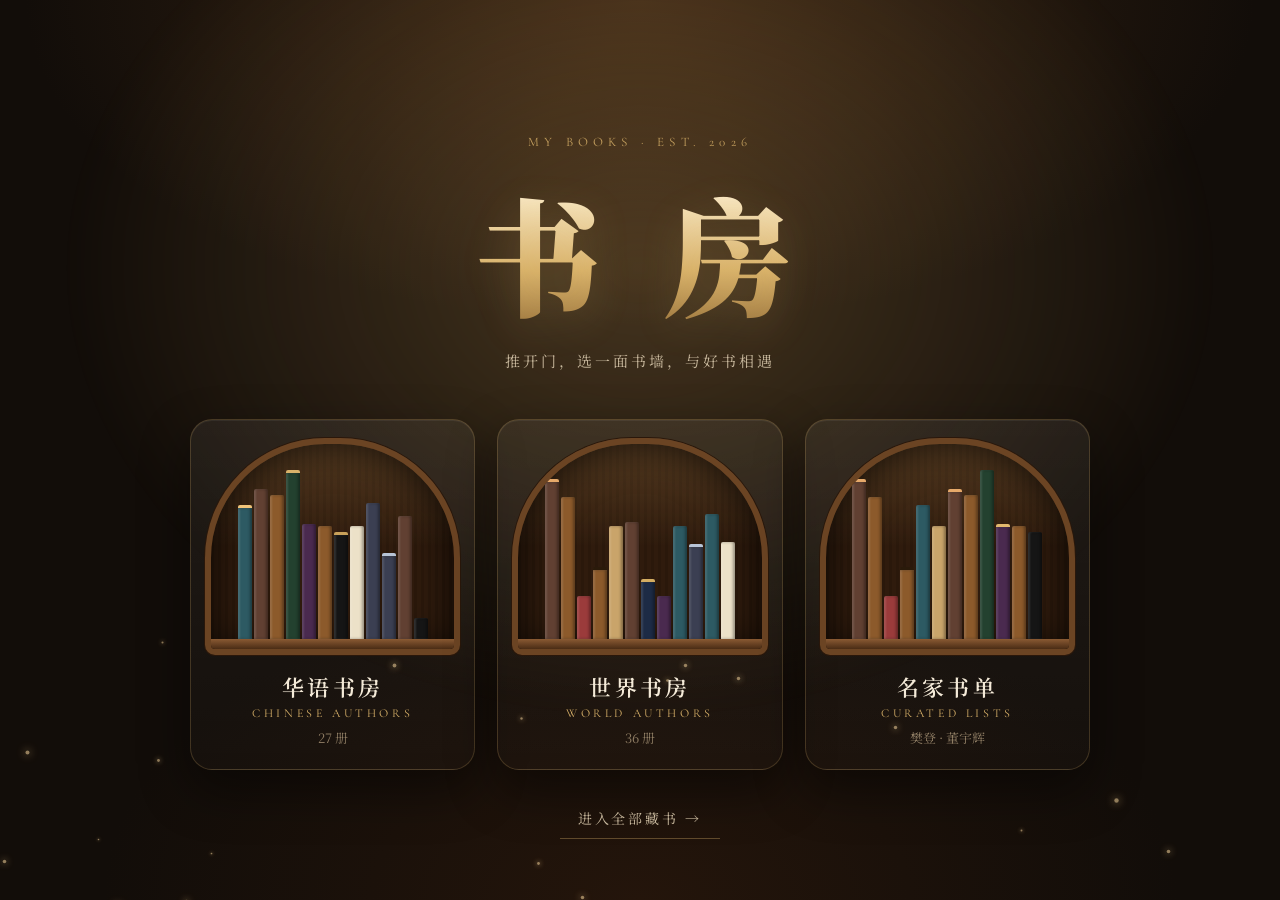
==== index.html @ 39b11d2c "Build MyBooks bookshelf app: splash, realistic bookcase, 3D book detail, curated lists Co-Authored-B" ====
<!doctype html>
<html lang="zh-CN">
<head>
  <meta charset="utf-8" />
  <meta name="viewport" content="width=device-width, initial-scale=1, viewport-fit=cover" />
  <meta name="theme-color" content="#120d09" />
  <meta name="apple-mobile-web-app-capable" content="yes" />
  <meta name="apple-mobile-web-app-status-bar-style" content="black-translucent" />
  <title>MyBooks · 书房</title>
  <link rel="icon" href="icon.svg" type="image/svg+xml" />
  <link rel="apple-touch-icon" href="icon.svg" />
  <link rel="manifest" href="manifest.webmanifest" />
  <link rel="preconnect" href="https://fonts.googleapis.com" />
  <link rel="preconnect" href="https://fonts.gstatic.com" crossorigin />
  <link href="https://fonts.googleapis.com/css2?family=Cormorant+Garamond:ital,wght@0,500;0,600;1,500&family=Noto+Serif+SC:wght@400;600;900&display=swap" rel="stylesheet" />
  <link rel="stylesheet" href="css/style.css" />
</head>
<body>
  <!-- ========== 开场：选择书房 ========== -->
  <section id="splash" class="splash">
    <div class="splash-glow"></div>
    <div class="dust" aria-hidden="true"></div>
    <div class="splash-inner">
      <p class="eyebrow">MY&nbsp;BOOKS · EST. 2026</p>
      <h1 class="splash-title">书&nbsp;房</h1>
      <p class="splash-sub">推开门，选一面书墙，与好书相遇</p>

      <div class="doors">
        <button class="door" data-enter="cn">
          <span class="door-arch"><span class="door-spines" data-mini="cn"></span></span>
          <span class="door-name">华语书房</span>
          <span class="door-en">CHINESE AUTHORS</span>
          <span class="door-count" data-count="cn"></span>
        </button>
        <button class="door" data-enter="world">
          <span class="door-arch"><span class="door-spines" data-mini="world"></span></span>
          <span class="door-name">世界书房</span>
          <span class="door-en">WORLD AUTHORS</span>
          <span class="door-count" data-count="world"></span>
        </button>
        <button class="door" data-enter="lists">
          <span class="door-arch"><span class="door-spines" data-mini="lists"></span></span>
          <span class="door-name">名家书单</span>
          <span class="door-en">CURATED LISTS</span>
          <span class="door-count">樊登 · 董宇辉</span>
        </button>
      </div>
      <button class="enter-all" data-enter="all">进入全部藏书 →</button>
    </div>
  </section>

  <!-- ========== 主界面 ========== -->
  <div id="app" class="app" hidden>
    <header class="topbar">
      <button class="brand" id="homeBtn" title="回到门厅">
        <span class="brand-mark">书</span>
        <span class="brand-text">MyBooks<small>书房</small></span>
      </button>
      <label class="search">
        <svg viewBox="0 0 24 24" aria-hidden="true"><circle cx="11" cy="11" r="7"/><path d="m20 20-3.5-3.5"/></svg>
        <input id="searchInput" type="search" placeholder="搜索书名、作者…" autocomplete="off" />
      </label>
      <button class="ghost-btn" id="randomBtn" title="随机抽一本">
        <svg viewBox="0 0 24 24" aria-hidden="true"><rect x="3" y="3" width="18" height="18" rx="4"/><circle cx="8.5" cy="8.5" r="1.3"/><circle cx="15.5" cy="15.5" r="1.3"/><circle cx="12" cy="12" r="1.3"/></svg>
        <span>随机一本</span>
      </button>
    </header>

    <nav class="tabs" id="tabs"></nav>

    <section class="hero" id="hero"></section>

    <main class="room">
      <div class="bookcase" id="bookcase"></div>
    </main>

    <footer class="foot">藏书 <b id="totalCount"></b> 册 · 书目推荐整理自公开信息，仅供参考</footer>
  </div>

  <!-- ========== 书籍详情 ========== -->
  <div class="detail" id="detail" hidden>
    <div class="detail-backdrop" data-close></div>
    <article class="detail-card" role="dialog" aria-modal="true">
      <button class="close-btn" data-close aria-label="关闭">×</button>
      <div class="stage" id="stage">
        <div class="book3d" id="book3d"></div>
        <p class="stage-hint">拖动可旋转</p>
      </div>
      <div class="info" id="info"></div>
    </article>
  </div>

  <script src="js/data.js"></script>
  <script src="js/app.js"></script>
</body>
</html>
---- css/style.css ----
/* =========================================================
   MyBooks · 书房 —— 暗色书房主题
   ========================================================= */
:root {
  --ink: #120d09;
  --ink-2: #1b140e;
  --paper: #f4ead8;
  --paper-dim: #c9b99e;
  --muted: #8f7d64;
  --gold: #d9b26a;
  --gold-2: #f3d79b;
  --wood-1: #7a4d2a;
  --wood-2: #5a361b;
  --wood-3: #3a220f;
  --wood-dark: #24150a;
  --red: #b5452f;
  --serif: "Noto Serif SC", "Songti SC", "STSong", "SimSun", serif;
  --latin: "Cormorant Garamond", "Times New Roman", serif;
  --shelf-h: 210px;
  --radius: 18px;
}

* { box-sizing: border-box; margin: 0; padding: 0; }
html, body { height: 100%; }
body {
  background: var(--ink);
  color: var(--paper);
  font-family: var(--serif);
  -webkit-font-smoothing: antialiased;
  overflow-x: hidden;
}
button { font: inherit; color: inherit; background: none; border: 0; cursor: pointer; }
[hidden] { display: none !important; }

/* ---------------- 开场 ---------------- */
.splash {
  position: fixed; inset: 0; z-index: 50;
  display: grid; place-items: center;
  background:
    radial-gradient(ellipse 80% 60% at 50% 0%, #3a2614 0%, transparent 60%),
    radial-gradient(ellipse 60% 50% at 50% 100%, #24150b 0%, transparent 70%),
    var(--ink);
  overflow: hidden;
  transition: opacity .8s ease, transform .8s ease;
}
.splash.leaving { opacity: 0; transform: scale(1.08); pointer-events: none; }
.splash-glow {
  position: absolute; top: -20vh; left: 50%; width: 90vmax; height: 70vmax;
  transform: translateX(-50%);
  background: radial-gradient(closest-side, rgba(255, 196, 110, .22), transparent);
  filter: blur(10px);
  animation: breathe 6s ease-in-out infinite;
}
@keyframes breathe { 50% { opacity: .65; } }
.dust span {
  position: absolute; width: 3px; height: 3px; border-radius: 50%;
  background: rgba(255, 220, 160, .55);
  box-shadow: 0 0 6px rgba(255, 210, 140, .8);
  animation: float linear infinite;
}
@keyframes float {
  from { transform: translate(0, 0); opacity: 0; }
  15% { opacity: 1; } 85% { opacity: .8; }
  to { transform: translate(40px, -60vh); opacity: 0; }
}
.splash-inner {
  position: relative; text-align: center; padding: 24px 16px;
  width: min(1040px, 100%);
}
.eyebrow { font-family: var(--latin); letter-spacing: .4em; font-size: 13px; color: var(--gold); opacity: .85; }
.splash-title {
  font-size: clamp(64px, 12vw, 128px); font-weight: 900; letter-spacing: .12em;
  margin: 10px 0 6px;
  background: linear-gradient(180deg, #fff3d6 10%, #d9b26a 60%, #8a6431);
  -webkit-background-clip: text; background-clip: text; color: transparent;
  text-shadow: 0 10px 40px rgba(217, 178, 106, .2);
  animation: rise 1s cubic-bezier(.2, .8, .2, 1) both;
}
.splash-sub { color: var(--paper-dim); letter-spacing: .2em; font-size: 15px; animation: rise 1s .15s both; }
@keyframes rise { from { opacity: 0; transform: translateY(24px); } }

.doors {
  display: grid; grid-template-columns: repeat(3, 1fr); gap: 22px;
  margin: 48px auto 28px; max-width: 900px;
}
.door {
  position: relative; display: flex; flex-direction: column; align-items: center;
  padding: 18px 14px 22px; border-radius: 22px;
  background: linear-gradient(180deg, rgba(255,255,255,.06), rgba(255,255,255,.015));
  border: 1px solid rgba(217, 178, 106, .22);
  box-shadow: 0 20px 50px rgba(0,0,0,.45), inset 0 1px 0 rgba(255,255,255,.06);
  transition: transform .45s cubic-bezier(.2,.8,.2,1), border-color .3s, box-shadow .45s;
  animation: rise .9s both;
}
.door:nth-child(2) { animation-delay: .1s; } .door:nth-child(3) { animation-delay: .2s; }
.door:hover, .door:focus-visible {
  transform: translateY(-8px);
  border-color: rgba(243, 215, 155, .6);
  box-shadow: 0 30px 70px rgba(0,0,0,.55), 0 0 60px rgba(217,178,106,.18);
  outline: none;
}
.door-arch {
  width: 100%; aspect-ratio: 4 / 3.4; border-radius: 120px 120px 10px 10px;
  background:
    linear-gradient(180deg, rgba(255,200,120,.18), transparent 50%),
    repeating-linear-gradient(90deg, #2a180b 0 3px, #2f1b0d 3px 7px);
  border: 6px solid #6b4423;
  box-shadow: inset 0 0 40px rgba(0,0,0,.8), 0 0 0 1px #2a170a;
  display: flex; align-items: flex-end; justify-content: center;
  padding: 0 10px; overflow: hidden; position: relative;
}
.door-arch::after { /* 木隔板 */
  content: ""; position: absolute; left: 0; right: 0; bottom: 0; height: 10px;
  background: linear-gradient(#8a5a33, #4a2c15);
}
.door-spines { display: flex; align-items: flex-end; gap: 2px; padding-bottom: 10px; height: 100%; }
.door-spines i {
  display: block; width: 14px; border-radius: 2px 2px 0 0;
  box-shadow: inset -2px 0 3px rgba(0,0,0,.35), inset 2px 0 2px rgba(255,255,255,.12);
}
.door-name { margin-top: 16px; font-size: 22px; font-weight: 600; letter-spacing: .15em; }
.door-en { font-family: var(--latin); font-size: 12px; letter-spacing: .3em; color: var(--gold); margin-top: 4px; }
.door-count { font-size: 13px; color: var(--muted); margin-top: 8px; }
.enter-all {
  color: var(--paper-dim); letter-spacing: .2em; font-size: 14px; padding: 10px 18px;
  border-bottom: 1px solid rgba(217,178,106,.35); transition: color .3s;
  animation: rise 1s .35s both;
}
.enter-all:hover { color: var(--gold-2); }

/* ---------------- 顶栏 ---------------- */
.app { min-height: 100vh; animation: fadeIn .8s ease both; }
@keyframes fadeIn { from { opacity: 0; } }
.topbar {
  position: sticky; top: 0; z-index: 20;
  display: flex; align-items: center; gap: 14px;
  padding: calc(12px + env(safe-area-inset-top)) 24px 12px;
  background: rgba(18, 13, 9, .72);
  backdrop-filter: blur(18px) saturate(1.4); -webkit-backdrop-filter: blur(18px) saturate(1.4);
  border-bottom: 1px solid rgba(217,178,106,.12);
}
.brand { display: flex; align-items: center; gap: 10px; }
.brand-mark {
  width: 38px; height: 38px; border-radius: 11px; display: grid; place-items: center;
  font-weight: 900; color: #2a1a0a; font-size: 20px;
  background: linear-gradient(145deg, #f6dea6, #b8873f);
  box-shadow: 0 4px 14px rgba(217,178,106,.35), inset 0 1px 0 rgba(255,255,255,.6);
}
.brand-text { font-family: var(--latin); font-size: 22px; font-weight: 600; line-height: 1; text-align: left; }
.brand-text small { display: block; font-family: var(--serif); font-size: 11px; color: var(--muted); letter-spacing: .3em; margin-top: 3px; }
.search {
  flex: 1; max-width: 420px; margin-left: auto;
  display: flex; align-items: center; gap: 8px;
  padding: 0 14px; height: 40px; border-radius: 999px;
  background: rgba(255,255,255,.06); border: 1px solid rgba(255,255,255,.08);
  transition: border-color .3s, background .3s;
}
.search:focus-within { border-color: rgba(217,178,106,.5); background: rgba(255,255,255,.09); }
.search svg, .ghost-btn svg { width: 18px; height: 18px; fill: none; stroke: currentColor; stroke-width: 2; stroke-linecap: round; flex: none; }
.search svg { color: var(--muted); }
.search input {
  flex: 1; min-width: 0; background: none; border: 0; outline: none;
  color: var(--paper); font: inherit; font-size: 14px;
}
.search input::placeholder { color: var(--muted); }
.ghost-btn {
  display: flex; align-items: center; gap: 6px; height: 40px; padding: 0 16px; border-radius: 999px;
  font-size: 14px; color: #2a1a0a; font-weight: 600;
  background: linear-gradient(145deg, #f3d79b, #c4954b);
  box-shadow: 0 6px 18px rgba(217,178,106,.25);
  transition: transform .2s, box-shadow .3s;
}
.ghost-btn:hover { transform: translateY(-1px); box-shadow: 0 10px 26px rgba(217,178,106,.4); }
.ghost-btn:active { transform: scale(.96); }

/* ---------------- 分类标签 ---------------- */
.tabs {
  display: flex; gap: 8px; overflow-x: auto; scrollbar-width: none;
  padding: 18px 24px 4px; max-width: 1280px; margin: 0 auto;
}
.tabs::-webkit-scrollbar { display: none; }
.tab {
  flex: none; padding: 9px 18px; border-radius: 999px; font-size: 14px; letter-spacing: .05em;
  color: var(--paper-dim); background: rgba(255,255,255,.04); border: 1px solid rgba(255,255,255,.07);
  transition: all .3s;
}
.tab:hover { color: var(--paper); border-color: rgba(217,178,106,.3); }
.tab.active {
  color: #2a1a0a; font-weight: 600;
  background: linear-gradient(145deg, #f3d79b, #c4954b); border-color: transparent;
  box-shadow: 0 6px 20px rgba(217,178,106,.28);
}
.tab .n { opacity: .6; margin-left: 4px; font-size: 12px; }

/* ---------------- Hero ---------------- */
.hero {
  max-width: 1280px; margin: 0 auto; padding: 22px 24px 8px;
  display: flex; align-items: flex-end; justify-content: space-between; gap: 16px; flex-wrap: wrap;
}
.hero h2 { font-size: clamp(28px, 4vw, 42px); font-weight: 900; letter-spacing: .08em; }
.hero h2 em { font-family: var(--latin); font-style: italic; font-weight: 500; color: var(--gold); font-size: .55em; letter-spacing: .1em; margin-left: 12px; }
.hero p { color: var(--paper-dim); margin-top: 6px; font-size: 14px; letter-spacing: .05em; }
.hero .stat { font-family: var(--latin); color: var(--gold); font-size: 15px; letter-spacing: .2em; }
.hero .stat b { font-size: 34px; font-weight: 600; margin-right: 4px; }

/* ---------------- 书柜 ---------------- */
.room { padding: 12px 24px 40px; max-width: 1280px; margin: 0 auto; }
.bookcase {
  position: relative;
  padding: 26px 26px 18px;
  border-radius: 10px;
  background:
    linear-gradient(90deg, rgba(0,0,0,.55), transparent 4%, transparent 96%, rgba(0,0,0,.55)),
    repeating-linear-gradient(92deg, rgba(255,255,255,.012) 0 2px, transparent 2px 9px),
    linear-gradient(180deg, #2c1a0c, #1f1208);
  box-shadow:
    0 0 0 14px var(--wood-2),
    0 0 0 15px #2a170a,
    0 0 0 16px rgba(255,220,170,.06),
    0 40px 80px rgba(0,0,0,.6);
  margin: 14px;
}
.bookcase::before { /* 顶部暖光 */
  content: ""; position: absolute; inset: 0; pointer-events: none; border-radius: inherit;
  background: radial-gradient(ellipse 70% 40% at 50% 0%, rgba(255,190,110,.14), transparent 70%);
}
.group { position: relative; }
.plate {
  position: relative; z-index: 2;
  display: inline-flex; align-items: baseline; gap: 10px;
  margin: 6px 0 14px 4px; padding: 6px 16px 5px;
  border-radius: 4px;
  background: linear-gradient(180deg, #f1d595, #b98a44 55%, #9c7034);
  color: #2b1906; font-size: 14px; font-weight: 600; letter-spacing: .2em;
  box-shadow: 0 3px 8px rgba(0,0,0,.5), inset 0 1px 0 rgba(255,255,255,.6), inset 0 -1px 0 rgba(0,0,0,.25);
}
.plate::before, .plate::after { /* 铆钉 */
  content: ""; width: 5px; height: 5px; border-radius: 50%;
  background: radial-gradient(circle at 35% 35%, #fff2c8, #7a5523);
  align-self: center;
}
.plate small { font-family: var(--latin); font-size: 11px; letter-spacing: .25em; opacity: .7; }

.shelf { position: relative; margin-bottom: 30px; }
.shelf-books {
  position: relative; height: var(--shelf-h);
  display: flex; align-items: flex-end; gap: 2px;
  padding: 0 6px;
}
.plank {
  position: relative; height: 18px; margin: 0 -26px;
  background: linear-gradient(180deg, #a26c3f 0%, #7a4d2a 18%, #5a361b 70%, #3c230f 100%);
  box-shadow: 0 14px 22px rgba(0,0,0,.55), inset 0 1px 0 rgba(255,220,170,.35);
}
.plank::after { /* 木纹 */
  content: ""; position: absolute; inset: 0;
  background: repeating-linear-gradient(90deg, rgba(0,0,0,.06) 0 1px, transparent 1px 23px, rgba(255,255,255,.03) 23px 24px, transparent 24px 61px);
}
.shelf-books::after { /* 书本在隔板上的投影 */
  content: ""; position: absolute; left: 0; right: 0; bottom: 0; height: 14px; pointer-events: none;
  background: linear-gradient(0deg, rgba(0,0,0,.45), transparent);
}

/* ---------------- 书脊 ---------------- */
.spine {
  --bg: #6b2b22; --fg: #f6e7c8; --ac: #d9b26a;
  position: relative; flex: none; cursor: pointer;
  width: var(--w); height: var(--h);
  border-radius: 3px 3px 1px 1px;
  background:
    linear-gradient(90deg, rgba(0,0,0,.38) 0%, rgba(255,255,255,.14) 18%, rgba(255,255,255,.04) 40%, rgba(0,0,0,.08) 70%, rgba(0,0,0,.42) 100%),
    var(--bg);
  color: var(--fg);
  box-shadow: 0 0 0 .5px rgba(0,0,0,.4), 2px 0 4px rgba(0,0,0,.3);
  display: flex; flex-direction: column; align-items: center;
  padding: 12px 0 10px;
  transform-origin: bottom center;
  transition: transform .35s cubic-bezier(.2,.8,.2,1), filter .3s, box-shadow .35s;
  will-change: transform;
}
.spine:hover, .spine:focus-visible {
  transform: translateY(-16px);
  filter: brightness(1.12);
  box-shadow: 0 0 0 .5px rgba(0,0,0,.4), 0 18px 30px rgba(0,0,0,.55), 0 0 24px rgba(255,200,120,.18);
  z-index: 3; outline: none;
}
.spine.lean { transform: rotate(var(--lean)); transform-origin: bottom left; }
.spine.lean:hover { transform: rotate(var(--lean)) translateY(-12px); }
.spine.pulse { animation: pulse 1.2s ease 2; }
@keyframes pulse { 50% { transform: translateY(-22px); filter: brightness(1.3); box-shadow: 0 0 40px rgba(255,210,140,.6); } }

.spine .s-title {
  writing-mode: vertical-rl; text-orientation: upright;
  font-weight: 600; letter-spacing: .12em; line-height: 1;
  font-size: var(--fs, 14px);
  flex: 1; overflow: hidden; display: flex; align-items: center;
  text-shadow: 0 1px 1px rgba(0,0,0,.35);
  white-space: nowrap;
}
.spine .s-author {
  writing-mode: vertical-rl; text-orientation: upright; font-size: 9px; letter-spacing: .1em; opacity: .75;
  max-height: 32%; overflow: hidden; white-space: nowrap; margin-top: 6px;
}
/* 书脊装饰样式 */
.spine.sp-0::before, .spine.sp-0::after { /* 上下烫金线 */
  content: ""; position: absolute; left: 3px; right: 3px; height: 2px; background: var(--ac); opacity: .9;
  box-shadow: 0 4px 0 var(--ac);
}
.spine.sp-0::before { top: 6px; } .spine.sp-0::after { bottom: 10px; }
.spine.sp-1::before { /* 顶部色块 */
  content: ""; position: absolute; left: 0; right: 0; top: 0; height: 22%;
  background: var(--ac); opacity: .9; border-radius: 3px 3px 0 0;
}
.spine.sp-1 .s-title { padding-top: calc(var(--h) * .22 - 4px); }
.spine.sp-2::before { /* 书签标贴 */
  content: ""; position: absolute; left: 18%; right: 18%; top: 14%; bottom: 30%;
  border: 1px solid var(--ac); opacity: .55; border-radius: 2px;
}
.spine.sp-3::after { /* 底部圆点 */
  content: ""; position: absolute; bottom: 8px; left: 50%; width: 6px; height: 6px; margin-left: -3px;
  border-radius: 50%; background: var(--ac);
}
.spine.sp-3 .s-author { margin-bottom: 10px; }
.spine.sp-4 { background:
  linear-gradient(90deg, rgba(0,0,0,.38) 0%, rgba(255,255,255,.14) 18%, rgba(255,255,255,.04) 40%, rgba(0,0,0,.08) 70%, rgba(0,0,0,.42) 100%),
  linear-gradient(180deg, var(--bg) 0 62%, var(--ac) 62% 64%, var(--bg) 64%); }

/* 摆件 */
.decor { flex: none; align-self: flex-end; position: relative; }
.bookend { width: 14px; height: 70px; border-radius: 2px 2px 0 0;
  background: linear-gradient(90deg, #8b8b8b, #e6e6e6 40%, #7a7a7a);
  box-shadow: 0 0 0 1px rgba(0,0,0,.4), 4px 0 8px rgba(0,0,0,.35);
}
.bookend::after { content: ""; position: absolute; bottom: 0; left: -22px; width: 36px; height: 4px; background: linear-gradient(#bbb, #666); }
.stack { width: 96px; display: flex; flex-direction: column; align-items: center; }
.stack i { display: block; height: 15px; border-radius: 2px; box-shadow: inset 0 -2px 0 rgba(0,0,0,.25), inset 0 2px 0 rgba(255,255,255,.12), 0 1px 1px rgba(0,0,0,.4); }
.plant { width: 64px; height: 110px; }
.plant .pot { position: absolute; bottom: 0; left: 12px; width: 40px; height: 38px; border-radius: 4px 4px 12px 12px;
  background: linear-gradient(90deg, #6e3f2a, #b8735a 45%, #6e3f2a); }
.plant .leaf { position: absolute; bottom: 30px; left: 30px; width: 14px; height: 52px; border-radius: 100% 0;
  background: linear-gradient(#5f9a62, #2f5e34); transform-origin: bottom left; }
.plant .leaf:nth-child(2) { transform: rotate(-35deg); }
.plant .leaf:nth-child(3) { transform: rotate(30deg) scale(.9); }
.plant .leaf:nth-child(4) { transform: rotate(-70deg) scale(.8); }
.plant .leaf:nth-child(5) { transform: rotate(65deg) scale(.75); }
.globe { width: 70px; height: 100px; }
.globe .ball { position: absolute; bottom: 26px; left: 8px; width: 54px; height: 54px; border-radius: 50%;
  background: radial-gradient(circle at 35% 30%, #9dc3c4, #3c6f74 55%, #1d3c40);
  box-shadow: inset -6px -6px 12px rgba(0,0,0,.35); }
.globe .ball::after { content: ""; position: absolute; inset: 12px 8px 16px 16px; border-radius: 40% 60% 50% 50%; background: rgba(214,190,120,.6); }
.globe .arc { position: absolute; bottom: 20px; left: 2px; width: 66px; height: 66px; border-radius: 50%; border: 3px solid #c39a52; border-color: #c39a52 transparent transparent #c39a52; transform: rotate(-20deg); }
.globe .base { position: absolute; bottom: 0; left: 20px; width: 30px; height: 22px; background: linear-gradient(90deg, #7a5523, #e1bd73, #7a5523); clip-path: polygon(40% 0, 60% 0, 100% 100%, 0 100%); }

.empty { text-align: center; padding: 80px 20px; color: var(--muted); letter-spacing: .1em; }
.empty b { display: block; font-size: 22px; color: var(--paper-dim); margin-bottom: 8px; }

.foot { text-align: center; color: var(--muted); font-size: 12px; padding: 10px 16px calc(30px + env(safe-area-inset-bottom)); letter-spacing: .1em; }
.foot b { color: var(--gold); font-family: var(--latin); font-size: 15px; }

/* ---------------- 详情 ---------------- */
.detail { position: fixed; inset: 0; z-index: 60; display: grid; place-items: center; padding: 20px; }
.detail-backdrop {
  position: absolute; inset: 0; background: rgba(8, 5, 3, .7);
  backdrop-filter: blur(14px); -webkit-backdrop-filter: blur(14px);
  animation: fadeIn .4s ease both;
}
.detail.closing .detail-backdrop { animation: fadeOut .35s ease both; }
.detail.closing .detail-card { animation: cardOut .35s ease both; }
@keyframes fadeOut { to { opacity: 0; } }
@keyframes cardOut { to { opacity: 0; transform: translateY(30px) scale(.97); } }
.detail-card {
  position: relative; width: min(1000px, 100%); max-height: calc(100vh - 40px);
  display: grid; grid-template-columns: 400px minmax(0, 1fr); overflow: hidden;
  border-radius: 26px;
  background:
    radial-gradient(ellipse 60% 60% at 20% 30%, color-mix(in srgb, var(--bg, #6b2b22) 55%, transparent), transparent 70%),
    linear-gradient(160deg, #23180f, #140e09);
  border: 1px solid rgba(217,178,106,.2);
  box-shadow: 0 50px 120px rgba(0,0,0,.7);
  animation: cardIn .6s cubic-bezier(.2,.8,.2,1) both;
}
@keyframes cardIn { from { opacity: 0; transform: translateY(40px) scale(.96); } }
.close-btn {
  position: absolute; top: 14px; right: 16px; z-index: 5;
  width: 38px; height: 38px; border-radius: 50%; font-size: 24px; line-height: 1;
  background: rgba(255,255,255,.08); color: var(--paper-dim);
  transition: background .3s, transform .3s;
}
.close-btn:hover { background: rgba(255,255,255,.16); transform: rotate(90deg); }

.stage {
  position: relative; display: grid; place-items: center; padding: 50px 20px 40px;
  perspective: 1400px; touch-action: pan-y; cursor: grab; user-select: none;
}
.stage:active { cursor: grabbing; }
.stage::after { /* 地面投影 */
  content: ""; position: absolute; bottom: 52px; left: 50%; width: 220px; height: 30px; transform: translateX(-50%);
  background: radial-gradient(closest-side, rgba(0,0,0,.6), transparent);
}
.stage-hint { position: absolute; bottom: 18px; font-size: 11px; color: var(--muted); letter-spacing: .3em; }

.book3d {
  --bw: 210px; --bh: 300px; --bd: 40px;
  position: relative; z-index: 1; width: var(--bw); height: var(--bh);
  transform-style: preserve-3d;
  transform: rotateX(4deg) rotateY(var(--ry, -28deg));
  transition: transform .2s ease-out;
}
.book3d.intro { animation: bookIn 1.1s cubic-bezier(.2,.8,.2,1) both; }
@keyframes bookIn { from { transform: translateY(30px) rotateX(4deg) rotateY(88deg); opacity: 0; } 30% { opacity: 1; } }
.face { position: absolute; backface-visibility: hidden; }
.face.front { inset: 0; transform: translateZ(calc(var(--bd) / 2)); border-radius: 2px 6px 6px 2px; overflow: hidden; }
.face.back { inset: 0; transform: rotateY(180deg) translateZ(calc(var(--bd) / 2)); background: var(--bg); border-radius: 6px 2px 2px 6px; }
.face.spine-f {
  top: 0; left: 50%; width: var(--bd); height: var(--bh); margin-left: calc(var(--bd) / -2);
  transform: rotateY(-90deg) translateZ(calc(var(--bw) / 2));
  background: linear-gradient(90deg, rgba(0,0,0,.35), rgba(255,255,255,.12) 40%, rgba(0,0,0,.25)), var(--bg);
  color: var(--fg); display: flex; align-items: center; justify-content: center;
  writing-mode: vertical-rl; text-orientation: upright; font-size: 15px; font-weight: 600; letter-spacing: .15em;
}
.face.pages {
  top: 3px; left: 50%; width: calc(var(--bd) - 4px); height: calc(var(--bh) - 6px); margin-left: calc((var(--bd) - 4px) / -2);
  transform: rotateY(90deg) translateZ(calc(var(--bw) / 2 - 3px));
  background: repeating-linear-gradient(90deg, #f3ead6 0 2px, #d8ccb3 2px 3px);
}
.face.top {
  left: 3px; top: 50%; width: calc(var(--bw) - 6px); height: calc(var(--bd) - 4px); margin-top: calc((var(--bd) - 4px) / -2);
  transform: rotateX(90deg) translateZ(calc(var(--bh) / 2 - 3px));
  background: repeating-linear-gradient(0deg, #f3ead6 0 2px, #d8ccb3 2px 3px);
}

/* 封面 */
.cover {
  position: relative; width: 100%; height: 100%;
  background: var(--bg); color: var(--fg);
  display: flex; flex-direction: column; padding: 22px 20px 20px;
  box-shadow: inset 4px 0 6px rgba(0,0,0,.35), inset 10px 0 0 rgba(0,0,0,.12);
}
.cover::after { /* 光泽 */
  content: ""; position: absolute; inset: 0; pointer-events: none;
  background: linear-gradient(115deg, rgba(255,255,255,.18), transparent 35%, transparent 70%, rgba(0,0,0,.2));
}
.cv-author { font-size: 12px; letter-spacing: .25em; opacity: .85; position: relative; z-index: 1; }
.cv-title { font-size: 28px; font-weight: 900; line-height: 1.25; letter-spacing: .08em; margin-top: auto; position: relative; z-index: 1; }
.cv-orig { font-family: var(--latin); font-style: italic; font-size: 13px; opacity: .75; margin-top: 6px; position: relative; z-index: 1; }
.cv-art { position: absolute; inset: 0; pointer-events: none; }
.cv-0 .cv-art { inset: 10px; border: 1.5px solid var(--ac); box-shadow: inset 0 0 0 4px transparent, inset 0 0 0 5px var(--ac); opacity: .7; }
.cv-1 .cv-art::before { content: ""; position: absolute; width: 130px; height: 130px; right: -20px; top: 70px; border-radius: 50%; background: var(--ac); opacity: .85; }
.cv-2 .cv-art { background: repeating-linear-gradient(180deg, transparent 0 18px, color-mix(in srgb, var(--ac) 40%, transparent) 18px 20px); mask: linear-gradient(180deg, #000 0 55%, transparent 75%); }
.cv-3 .cv-art { background: linear-gradient(135deg, transparent 0 48%, var(--ac) 48% 52%, transparent 52%), linear-gradient(135deg, transparent 0 58%, color-mix(in srgb, var(--ac) 50%, transparent) 58% 60%, transparent 60%); }
.cv-4 .cv-art::before {
  content: attr(data-ch); position: absolute; right: -10px; top: 20px;
  font-size: 200px; font-weight: 900; line-height: 1; color: var(--ac); opacity: .22;
}

/* 信息栏 */
.info { padding: 46px 44px 40px 10px; overflow-y: auto; }
.meta { display: flex; flex-wrap: wrap; gap: 8px; margin-bottom: 14px; }
.chip {
  font-size: 12px; padding: 4px 11px; border-radius: 999px; letter-spacing: .08em;
  background: rgba(255,255,255,.06); border: 1px solid rgba(255,255,255,.09); color: var(--paper-dim);
}
.info h3 { font-size: clamp(30px, 4vw, 44px); font-weight: 900; letter-spacing: .06em; line-height: 1.2; }
.info .orig { font-family: var(--latin); font-style: italic; color: var(--gold); font-size: 18px; margin-top: 4px; }
.info .by { margin-top: 12px; color: var(--paper-dim); font-size: 15px; letter-spacing: .05em; }
.info .by b { color: var(--paper); font-weight: 600; }
.recs { display: flex; flex-wrap: wrap; gap: 8px; margin: 18px 0 4px; }
.rec {
  display: inline-flex; align-items: center; gap: 6px; padding: 6px 13px; border-radius: 8px; font-size: 13px; font-weight: 600;
  letter-spacing: .06em;
}
.rec::before { content: ""; width: 7px; height: 7px; border-radius: 50%; background: currentColor; }
.rec-fd { color: #ffb38a; background: rgba(255,140,90,.12); border: 1px solid rgba(255,140,90,.3); }
.rec-dyh { color: #9fd6c2; background: rgba(110,200,170,.1); border: 1px solid rgba(110,200,170,.3); }
.rec-classic { color: var(--gold-2); background: rgba(217,178,106,.1); border: 1px solid rgba(217,178,106,.3); }
.quote {
  position: relative; margin: 24px 0; padding: 20px 24px 20px 54px;
  border-radius: 14px; background: rgba(255,255,255,.035); border: 1px solid rgba(217,178,106,.15);
  font-size: 17px; line-height: 1.8; color: var(--paper);
}
.quote::before { content: "“"; position: absolute; left: 14px; top: -6px; font-size: 64px; color: var(--gold); font-family: var(--latin); line-height: 1; }
.quote small { display: block; font-size: 11px; letter-spacing: .3em; color: var(--gold); margin-bottom: 6px; }
.intro { color: var(--paper-dim); line-height: 2; font-size: 15px; text-align: justify; }
.actions { display: flex; gap: 10px; margin-top: 24px; flex-wrap: wrap; }
.btn {
  height: 44px; padding: 0 22px; border-radius: 999px; font-size: 14px; font-weight: 600; letter-spacing: .08em;
  display: inline-flex; align-items: center; gap: 8px; transition: transform .2s, background .3s;
  text-decoration: none;
}
.btn:active { transform: scale(.96); }
.btn-gold { color: #2a1a0a; background: linear-gradient(145deg, #f3d79b, #c4954b); }
.btn-line { border: 1px solid rgba(217,178,106,.4); color: var(--gold-2); }
.btn-line:hover { background: rgba(217,178,106,.1); }
.btn-line.on { background: rgba(217,178,106,.18); }
.related { margin-top: 30px; }
.related h4 { font-size: 13px; letter-spacing: .3em; color: var(--muted); font-weight: 400; margin-bottom: 14px; }
.related-row { display: flex; gap: 14px; overflow-x: auto; padding-bottom: 6px; scrollbar-width: thin; }
.mini {
  flex: none; width: 84px; text-align: left; transition: transform .3s;
}
.mini:hover { transform: translateY(-4px); }
.mini .cover { height: 120px; padding: 9px 8px; border-radius: 2px 4px 4px 2px; box-shadow: 0 8px 18px rgba(0,0,0,.5), inset 3px 0 4px rgba(0,0,0,.35); }
.mini .cv-title { font-size: 13px; }
.mini .cv-author { font-size: 8px; letter-spacing: .1em; }
.mini .cv-orig { display: none; }
.mini .cv-1 .cv-art::before { width: 54px; height: 54px; top: 30px; right: -10px; }
.mini .cv-4 .cv-art::before { font-size: 80px; }
.mini span { display: block; font-size: 12px; color: var(--paper-dim); margin-top: 8px; white-space: nowrap; overflow: hidden; text-overflow: ellipsis; }

/* ---------------- 响应式 ---------------- */
@media (max-width: 860px) {
  .detail { padding: 0; align-items: end; }
  .detail-card { grid-template-columns: minmax(0, 1fr); max-height: 92vh; border-radius: 26px 26px 0 0; overflow-y: auto; }
  .stage { padding: 40px 20px 46px; }
  .book3d { --bw: 170px; --bh: 245px; }
  .info { padding: 0 22px calc(30px + env(safe-area-inset-bottom)); overflow: visible; }
  .cv-title { font-size: 23px; }
}
@media (max-width: 640px) {
  :root { --shelf-h: 176px; }
  .topbar { padding-left: 16px; padding-right: 16px; gap: 10px; }
  .brand-text { display: none; }
  .ghost-btn span { display: none; }
  .ghost-btn { padding: 0 11px; }
  .tabs, .hero { padding-left: 16px; padding-right: 16px; }
  .room { padding: 8px 4px 30px; }
  .bookcase { padding: 18px 14px 10px; margin: 10px; box-shadow: 0 0 0 9px var(--wood-2), 0 0 0 10px #2a170a, 0 30px 60px rgba(0,0,0,.6); }
  .plank { margin: 0 -14px; height: 14px; }
  .doors { grid-template-columns: 1fr; gap: 14px; margin-top: 30px; }
  .door { flex-direction: row; text-align: left; gap: 14px; padding: 12px; }
  .door-arch { width: 92px; flex: none; aspect-ratio: 1; border-width: 4px; padding: 0 5px; }
  .door-spines i { width: 8px; }
  .door-name { margin-top: 0; font-size: 19px; }
  .door { display: grid; grid-template-columns: 92px 1fr; grid-template-rows: auto auto auto; column-gap: 16px; row-gap: 2px; align-items: center; align-content: center; }
  .door-count { margin-top: 2px; }
  .door-arch { grid-row: 1 / 4; }
  .splash-inner { padding-top: 40px; }
}
@media (prefers-reduced-motion: reduce) {
  *, *::before, *::after { animation-duration: .01ms !important; transition-duration: .01ms !important; }
}
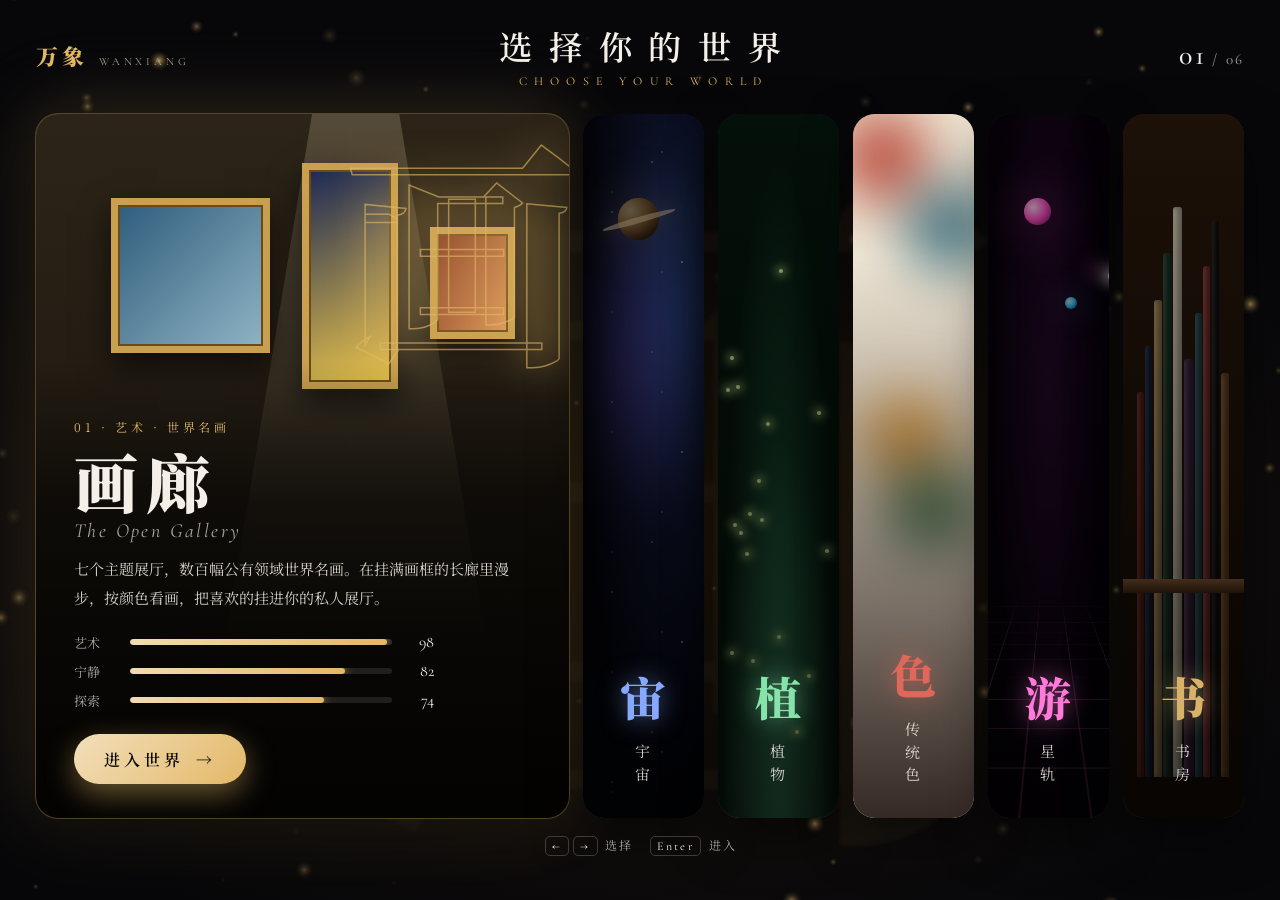
==== commit ff2b724f: "Add world-select hub, open-access painting gallery and vendored three.js Co-Authored-By: Claude Opus" ====
--- a/index.html
+++ b/index.html
@@ -3,94 +3,41 @@
 <head>
   <meta charset="utf-8" />
   <meta name="viewport" content="width=device-width, initial-scale=1, viewport-fit=cover" />
-  <meta name="theme-color" content="#120d09" />
+  <meta name="theme-color" content="#07070a" />
   <meta name="apple-mobile-web-app-capable" content="yes" />
   <meta name="apple-mobile-web-app-status-bar-style" content="black-translucent" />
-  <title>MyBooks · 书房</title>
+  <meta name="description" content="万象：名画、宇宙、植物、传统色、原创游戏与书房，选一个世界进入。" />
+  <title>万象 · 选择你的世界</title>
   <link rel="icon" href="icon.svg" type="image/svg+xml" />
   <link rel="apple-touch-icon" href="icon.svg" />
   <link rel="manifest" href="manifest.webmanifest" />
   <link rel="preconnect" href="https://fonts.googleapis.com" />
   <link rel="preconnect" href="https://fonts.gstatic.com" crossorigin />
-  <link href="https://fonts.googleapis.com/css2?family=Cormorant+Garamond:ital,wght@0,500;0,600;1,500&family=Noto+Serif+SC:wght@400;600;900&display=swap" rel="stylesheet" />
-  <link rel="stylesheet" href="css/style.css" />
+  <link href="https://fonts.googleapis.com/css2?family=Cormorant+Garamond:ital,wght@0,400;0,500;0,600;1,400&family=Noto+Serif+SC:wght@400;600;900&display=swap" rel="stylesheet" />
+  <link rel="stylesheet" href="hub/hub.css" />
 </head>
 <body>
-  <!-- ========== 开场：选择书房 ========== -->
-  <section id="splash" class="splash">
-    <div class="splash-glow"></div>
-    <div class="dust" aria-hidden="true"></div>
-    <div class="splash-inner">
-      <p class="eyebrow">MY&nbsp;BOOKS · EST. 2026</p>
-      <h1 class="splash-title">书&nbsp;房</h1>
-      <p class="splash-sub">推开门，选一面书墙，与好书相遇</p>
+  <canvas id="fx" aria-hidden="true"></canvas>
+  <div class="ghost" id="ghost" aria-hidden="true"></div>
 
-      <div class="doors">
-        <button class="door" data-enter="cn">
-          <span class="door-arch"><span class="door-spines" data-mini="cn"></span></span>
-          <span class="door-name">华语书房</span>
-          <span class="door-en">CHINESE AUTHORS</span>
-          <span class="door-count" data-count="cn"></span>
-        </button>
-        <button class="door" data-enter="world">
-          <span class="door-arch"><span class="door-spines" data-mini="world"></span></span>
-          <span class="door-name">世界书房</span>
-          <span class="door-en">WORLD AUTHORS</span>
-          <span class="door-count" data-count="world"></span>
-        </button>
-        <button class="door" data-enter="lists">
-          <span class="door-arch"><span class="door-spines" data-mini="lists"></span></span>
-          <span class="door-name">名家书单</span>
-          <span class="door-en">CURATED LISTS</span>
-          <span class="door-count">樊登 · 董宇辉</span>
-        </button>
-      </div>
-      <button class="enter-all" data-enter="all">进入全部藏书 →</button>
+  <header class="hub-top">
+    <div class="logo"><b>万象</b><span>WANXIANG</span></div>
+    <div class="headline">
+      <h1>选择你的世界</h1>
+      <p>CHOOSE YOUR WORLD</p>
     </div>
-  </section>
+    <div class="count"><b id="idx">01</b> / <span id="total">06</span></div>
+  </header>
 
-  <!-- ========== 主界面 ========== -->
-  <div id="app" class="app" hidden>
-    <header class="topbar">
-      <button class="brand" id="homeBtn" title="回到门厅">
-        <span class="brand-mark">书</span>
-        <span class="brand-text">MyBooks<small>书房</small></span>
-      </button>
-      <label class="search">
-        <svg viewBox="0 0 24 24" aria-hidden="true"><circle cx="11" cy="11" r="7"/><path d="m20 20-3.5-3.5"/></svg>
-        <input id="searchInput" type="search" placeholder="搜索书名、作者…" autocomplete="off" />
-      </label>
-      <button class="ghost-btn" id="randomBtn" title="随机抽一本">
-        <svg viewBox="0 0 24 24" aria-hidden="true"><rect x="3" y="3" width="18" height="18" rx="4"/><circle cx="8.5" cy="8.5" r="1.3"/><circle cx="15.5" cy="15.5" r="1.3"/><circle cx="12" cy="12" r="1.3"/></svg>
-        <span>随机一本</span>
-      </button>
-    </header>
+  <main class="roster" id="roster" role="listbox" aria-label="世界列表"></main>
 
-    <nav class="tabs" id="tabs"></nav>
+  <footer class="hub-foot">
+    <span class="keys"><kbd>←</kbd><kbd>→</kbd> 选择　<kbd>Enter</kbd> 进入</span>
+    <span class="touch">点选世界 · 再点一次进入</span>
+  </footer>
 
-    <section class="hero" id="hero"></section>
+  <div class="warp" id="warp" aria-hidden="true"><b id="warpGlyph"></b></div>
 
-    <main class="room">
-      <div class="bookcase" id="bookcase"></div>
-    </main>
-
-    <footer class="foot">藏书 <b id="totalCount"></b> 册 · 书目推荐整理自公开信息，仅供参考</footer>
-  </div>
-
-  <!-- ========== 书籍详情 ========== -->
-  <div class="detail" id="detail" hidden>
-    <div class="detail-backdrop" data-close></div>
-    <article class="detail-card" role="dialog" aria-modal="true">
-      <button class="close-btn" data-close aria-label="关闭">×</button>
-      <div class="stage" id="stage">
-        <div class="book3d" id="book3d"></div>
-        <p class="stage-hint">拖动可旋转</p>
-      </div>
-      <div class="info" id="info"></div>
-    </article>
-  </div>
-
-  <script src="js/data.js"></script>
-  <script src="js/app.js"></script>
+  <script src="hub/hub.js"></script>
 </body>
 </html>
--- a/hub/hub.css
+++ b/hub/hub.css
@@ -0,0 +1,193 @@
+:root {
+  --accent: #e3b866; --deep: #2a1d0c;
+  --ink: #f4f0e8; --dim: #a9a39a;
+  --serif: "Noto Serif SC", "Songti SC", "STSong", serif;
+  --latin: "Cormorant Garamond", "Times New Roman", serif;
+}
+* { box-sizing: border-box; margin: 0; padding: 0; }
+html, body { height: 100%; }
+body {
+  background: radial-gradient(ellipse 90% 70% at 50% 60%, color-mix(in srgb, var(--deep) 85%, #000) 0%, #07070a 70%), #07070a;
+  color: var(--ink); font-family: var(--serif); overflow: hidden; -webkit-font-smoothing: antialiased;
+  transition: background 1s ease;
+}
+#fx { position: fixed; inset: 0; z-index: 0; pointer-events: none; }
+.ghost {
+  position: fixed; left: 50%; top: 52%; transform: translate(-50%, -50%); z-index: 0; pointer-events: none;
+  font-size: min(80vh, 70vw); font-weight: 900; line-height: 1; color: var(--accent); opacity: .05; filter: blur(2px);
+  transition: color .8s;
+}
+
+/* ---------- 顶部 ---------- */
+.hub-top {
+  position: relative; z-index: 2; display: grid; grid-template-columns: 1fr auto 1fr; align-items: center;
+  padding: calc(22px + env(safe-area-inset-top)) 36px 0;
+}
+.logo { display: flex; align-items: baseline; gap: 10px; }
+.logo b { font-size: 22px; font-weight: 900; letter-spacing: .2em; color: var(--accent); transition: color .6s; }
+.logo span { font-family: var(--latin); letter-spacing: .35em; font-size: 11px; color: var(--dim); }
+.headline { text-align: center; animation: drop 1s cubic-bezier(.2,.8,.2,1) both; }
+.headline h1 { font-size: clamp(22px, 2.6vw, 34px); font-weight: 600; letter-spacing: .5em; text-indent: .5em; }
+.headline p { font-family: var(--latin); font-size: 12px; letter-spacing: .6em; text-indent: .6em; color: var(--accent); margin-top: 4px; transition: color .6s; }
+.count { justify-self: end; font-family: var(--latin); color: var(--dim); font-size: 15px; letter-spacing: .15em; }
+.count b { font-size: 28px; font-weight: 500; color: var(--ink); }
+@keyframes drop { from { opacity: 0; transform: translateY(-16px); } }
+
+/* ---------- 角色卡 ---------- */
+.roster {
+  position: relative; z-index: 2; display: flex; gap: 14px;
+  height: calc(100vh - 170px); height: calc(100dvh - 170px); max-height: 760px;
+  padding: 26px 36px 0; max-width: 1600px; margin: 0 auto;
+}
+.card {
+  --c: #fff; --deep: #111;
+  position: relative; flex: 1 1 0; min-width: 0; border-radius: 22px; overflow: hidden; cursor: pointer; outline: none;
+  background: radial-gradient(ellipse 120% 80% at 50% 110%, color-mix(in srgb, var(--c) 30%, var(--deep)), var(--deep) 70%);
+  box-shadow: inset 0 0 0 1px rgba(255,255,255,.08), 0 20px 50px rgba(0,0,0,.5);
+  transition: flex-grow .7s cubic-bezier(.2,.8,.2,1), box-shadow .5s, transform .5s;
+  animation: cardIn .9s cubic-bezier(.2,.8,.2,1) both;
+}
+@keyframes cardIn { from { opacity: 0; transform: translateY(40px) scale(.97); } }
+.card.active { flex-grow: 4.4; box-shadow: inset 0 0 0 1px color-mix(in srgb, var(--c) 70%, transparent), 0 0 0 1px color-mix(in srgb, var(--c) 30%, transparent), 0 30px 80px rgba(0,0,0,.6), 0 0 80px color-mix(in srgb, var(--c) 25%, transparent); }
+.card:not(.active):hover { transform: translateY(-6px); }
+.card:focus-visible { box-shadow: inset 0 0 0 2px var(--c); }
+.shade { position: absolute; inset: 0; background: linear-gradient(180deg, rgba(0,0,0,0) 35%, rgba(0,0,0,.55) 55%, rgba(0,0,0,.85) 100%); pointer-events: none; }
+.card:not(.active) .shade { background: linear-gradient(180deg, rgba(0,0,0,.35), rgba(0,0,0,.7)); }
+
+.glyph-big {
+  position: absolute; right: -2%; top: 2%; font-size: clamp(160px, 26vh, 300px); font-weight: 900; line-height: 1;
+  color: transparent; -webkit-text-stroke: 1.5px color-mix(in srgb, var(--c) 70%, transparent);
+  opacity: 0; transform: translateX(30px); transition: opacity .7s .1s, transform .9s .1s cubic-bezier(.2,.8,.2,1);
+  pointer-events: none; text-shadow: 0 0 40px color-mix(in srgb, var(--c) 40%, transparent);
+}
+.card.active .glyph-big { opacity: .9; transform: none; }
+
+.collapsed {
+  position: absolute; inset: 0; display: flex; flex-direction: column; align-items: center; justify-content: flex-end; gap: 14px; padding-bottom: 30px;
+  transition: opacity .35s; pointer-events: none;
+}
+.collapsed b { font-size: 46px; font-weight: 900; color: var(--c); text-shadow: 0 0 24px color-mix(in srgb, var(--c) 60%, transparent); }
+.collapsed span { writing-mode: vertical-rl; letter-spacing: .5em; font-size: 15px; color: var(--ink); opacity: .85; }
+.card.active .collapsed { opacity: 0; }
+
+.detail {
+  position: absolute; left: 0; right: 0; bottom: 0; padding: 34px 38px 34px; max-width: 620px;
+  opacity: 0; transform: translateY(20px); transition: opacity .4s, transform .6s cubic-bezier(.2,.8,.2,1); pointer-events: none;
+}
+.card.active .detail { opacity: 1; transform: none; transition-delay: .25s; pointer-events: auto; }
+.tag { font-size: 12px; letter-spacing: .3em; color: var(--c); }
+.detail h2 { font-size: clamp(40px, 5vw, 66px); font-weight: 900; letter-spacing: .12em; line-height: 1.1; margin: 10px 0 12px; }
+.detail h2 em { display: block; font-family: var(--latin); font-style: italic; font-weight: 400; font-size: 20px; letter-spacing: .12em; color: var(--dim); margin-top: 4px; }
+.detail p { color: #d6d0c6; line-height: 1.95; font-size: 15px; max-width: 34em; }
+.stats { list-style: none; margin: 20px 0 24px; display: grid; gap: 9px; max-width: 360px; }
+.stats li { display: grid; grid-template-columns: 44px 1fr 30px; align-items: center; gap: 12px; font-size: 13px; color: var(--dim); }
+.stats i { height: 6px; border-radius: 3px; background: rgba(255,255,255,.1); overflow: hidden; }
+.stats i b { display: block; height: 100%; width: 0; border-radius: 3px; background: linear-gradient(90deg, color-mix(in srgb, var(--c) 50%, #fff), var(--c)); box-shadow: 0 0 10px var(--c); transition: width 1s .45s cubic-bezier(.2,.8,.2,1); }
+.card.active .stats i b { width: var(--v); }
+.stats em { font-family: var(--latin); font-style: normal; font-size: 16px; color: var(--ink); text-align: right; }
+.enter {
+  display: inline-flex; align-items: center; gap: 12px; height: 50px; padding: 0 30px; border-radius: 999px; text-decoration: none;
+  font-size: 16px; font-weight: 600; letter-spacing: .25em; color: #0b0a08;
+  background: linear-gradient(135deg, color-mix(in srgb, var(--c) 45%, #fff), var(--c));
+  box-shadow: 0 10px 30px color-mix(in srgb, var(--c) 45%, transparent);
+  transition: transform .25s, box-shadow .3s;
+}
+.enter span { transition: transform .3s; }
+.enter:hover { transform: translateY(-2px); box-shadow: 0 16px 40px color-mix(in srgb, var(--c) 60%, transparent); }
+.enter:hover span { transform: translateX(5px); }
+
+/* ---------- 卡面场景 ---------- */
+.sc { position: absolute; inset: 0; overflow: hidden; pointer-events: none; }
+.sc i { position: absolute; display: block; }
+/* 画 */
+.sc-gallery { background: linear-gradient(180deg, #2c2418, #15110b); }
+.sc-gallery .beam { left: 30%; top: -10%; width: 60%; height: 110%; background: linear-gradient(180deg, rgba(255,235,190,.22), transparent 80%); clip-path: polygon(40% 0, 60% 0, 100% 100%, 0 100%); animation: sway 7s ease-in-out infinite; filter: blur(6px); }
+.sc-gallery .pf { border: 7px solid #c9a050; box-shadow: inset 0 0 0 2px #6b4c18, 0 14px 30px rgba(0,0,0,.6); background-size: 300% 300%; animation: paint 12s ease-in-out infinite; }
+.sc-gallery .p1 { left: 14%; top: 12%; width: 30%; height: 22%; background-image: linear-gradient(135deg, #2f5d7c, #8fb3c4, #e6c37a, #3a5a3a); }
+.sc-gallery .p2 { left: 50%; top: 7%; width: 18%; height: 32%; background-image: linear-gradient(160deg, #1e2a55, #e8c34a, #3d6aa8, #1b1f3a); animation-delay: -4s; }
+.sc-gallery .p3 { left: 74%; top: 16%; width: 16%; height: 16%; background-image: linear-gradient(120deg, #7a2b1e, #e09a5b, #f1dcae, #44302a); animation-delay: -8s; }
+@keyframes paint { 50% { background-position: 100% 100%; } }
+@keyframes sway { 50% { transform: translateX(8%) skewX(-3deg); } }
+/* 宙 */
+.sc-cosmos { background: radial-gradient(ellipse at 70% 30%, #1b2450, #04050d 70%); }
+.sc-cosmos .stars { inset: -50%; background-image: radial-gradient(1.2px 1.2px at 20px 30px, #fff, transparent), radial-gradient(1px 1px at 90px 70px, #cfe0ff, transparent), radial-gradient(1.5px 1.5px at 160px 120px, #fff, transparent), radial-gradient(1px 1px at 50px 160px, #ffe9c9, transparent), radial-gradient(1px 1px at 130px 20px, #fff, transparent); background-size: 190px 190px; animation: spin 220s linear infinite; opacity: .9; }
+.sc-cosmos .s2 { background-size: 120px 120px; opacity: .5; animation-duration: 140s; animation-direction: reverse; }
+.sc-cosmos .neb { left: 10%; top: 5%; width: 90%; height: 60%; background: radial-gradient(ellipse at 40% 50%, rgba(140,90,255,.35), transparent 60%), radial-gradient(ellipse at 70% 40%, rgba(60,160,255,.3), transparent 55%); filter: blur(20px); animation: breathe 9s ease-in-out infinite; }
+.sc-cosmos .planet { left: 46%; top: 12%; width: min(34%, 28vh); aspect-ratio: 1; margin-left: max(-17%, -14vh); border-radius: 50%; background: radial-gradient(circle at 32% 30%, #f5d9a8, #c98a4b 45%, #5a3216 80%); box-shadow: inset -18px -14px 40px rgba(0,0,0,.6), 0 0 60px rgba(255,190,120,.25); animation: float 8s ease-in-out infinite; }
+.sc-cosmos .ring { left: -42%; right: -42%; top: 44%; height: 14%; border-radius: 50%; border: 3px solid rgba(240,215,170,.55); transform: rotate(-16deg); box-shadow: 0 0 20px rgba(240,215,170,.3); }
+@keyframes spin { to { transform: rotate(360deg); } }
+@keyframes breathe { 50% { opacity: .55; transform: scale(1.08); } }
+@keyframes float { 50% { transform: translateY(-12px); } }
+/* 植 */
+.sc-flora { background: radial-gradient(ellipse at 50% 85%, #1d5b3a, #06180f 65%); }
+.sc-flora .glow { left: 50%; bottom: -10%; width: 120%; height: 70%; margin-left: -60%; background: radial-gradient(ellipse at 50% 100%, rgba(140,255,190,.35), transparent 65%); animation: breathe 6s ease-in-out infinite; }
+.sc-flora .leaf { top: -10%; width: 14px; height: 22px; border-radius: 100% 0; background: linear-gradient(135deg, #b9f5c8, #3fa36b); opacity: .85; transform: scale(var(--s)); animation: fall linear infinite; box-shadow: 0 0 10px rgba(160,255,190,.4); }
+.sc-flora .leaf:nth-child(3n) { background: linear-gradient(135deg, #ffd1e0, #e97aa1); }
+.sc-flora .leaf:nth-child(4n) { background: linear-gradient(135deg, #ffe7a1, #d9a032); }
+.sc-flora .fly { width: 4px; height: 4px; border-radius: 50%; background: #e9ffb0; box-shadow: 0 0 10px 3px rgba(220,255,150,.7); animation: blink ease-in-out infinite; }
+@keyframes fall { from { transform: translate(0, 0) rotate(0) scale(var(--s)); } to { transform: translate(40px, 130vh) rotate(var(--r)) scale(var(--s)); } }
+@keyframes blink { 0%, 100% { opacity: .1; transform: translate(0, 0); } 50% { opacity: 1; transform: translate(12px, -16px); } }
+/* 色 */
+.sc-colors { background: #efe6d4; }
+.sc-colors .ink { width: 70%; aspect-ratio: 1; border-radius: 50%; filter: blur(30px); mix-blend-mode: multiply; animation: drift 14s ease-in-out infinite; }
+.sc-colors .k1 { left: -10%; top: 0; background: #c0392b; }
+.sc-colors .k2 { right: -15%; top: 10%; background: #2f6f8f; animation-delay: -4s; }
+.sc-colors .k3 { left: 10%; top: 40%; background: #e6a23c; animation-delay: -7s; }
+.sc-colors .k4 { right: 0; top: 50%; background: #3e7d5a; animation-delay: -10s; }
+.card[data-i="3"] .shade { background: linear-gradient(180deg, transparent 20%, rgba(20,8,6,.85) 100%); }
+@keyframes drift { 33% { transform: translate(20%, 15%) scale(1.15); } 66% { transform: translate(-15%, 25%) scale(.9); } }
+/* 游 */
+.sc-game { background: radial-gradient(ellipse at 50% 40%, #2a0b2e, #08030c 70%); }
+.sc-game .grid { inset: 40% -30% -20%; background-image: linear-gradient(rgba(255,122,217,.35) 1px, transparent 1px), linear-gradient(90deg, rgba(255,122,217,.35) 1px, transparent 1px); background-size: 40px 40px; transform: perspective(300px) rotateX(60deg); animation: gridmove 3s linear infinite; mask: linear-gradient(transparent, #000 40%); }
+.sc-game .orb { border-radius: 50%; }
+.sc-game .o1 { left: 30%; top: 12%; width: 22%; aspect-ratio: 1; background: radial-gradient(circle at 35% 35%, #ffd0f2, #ff4fc4 50%, #5b0e4a); box-shadow: 0 0 50px rgba(255,90,210,.6); }
+.sc-game .o2 { left: 64%; top: 26%; width: 10%; aspect-ratio: 1; background: radial-gradient(circle at 35% 35%, #c7f3ff, #3bc6ff 50%, #0c3152); box-shadow: 0 0 30px rgba(60,200,255,.6); }
+.sc-game .track { left: 41%; top: 23%; width: 0; height: 0; animation: spin 3.2s linear infinite; }
+.sc-game .comet { left: 70px; top: -4px; width: 8px; height: 8px; border-radius: 50%; background: #fff; box-shadow: 0 0 14px 4px #fff, -16px -6px 18px 2px rgba(255,122,217,.6); }
+@keyframes gridmove { to { background-position: 0 40px; } }
+/* 书 */
+.sc-books { background: linear-gradient(180deg, #2c1a0c, #1a0f07); display: flex; align-items: flex-end; justify-content: center; gap: 2%; padding: 0 12% 34%; }
+.sc-books .sp { position: relative !important; border-radius: 3px 3px 0 0; box-shadow: inset -4px 0 6px rgba(0,0,0,.4), inset 3px 0 3px rgba(255,255,255,.12); }
+.sc-books .shelf { position: absolute !important; left: 0; right: 0; bottom: calc(34% - 14px); height: 14px; background: linear-gradient(#a26c3f, #4a2c15); }
+
+/* ---------- 底部 ---------- */
+.hub-foot { position: relative; z-index: 2; text-align: center; padding: 18px; font-size: 12px; letter-spacing: .2em; color: var(--dim); }
+kbd { font-family: var(--latin); display: inline-block; min-width: 24px; padding: 2px 6px; margin: 0 2px; border-radius: 5px; border: 1px solid rgba(255,255,255,.2); color: var(--ink); font-size: 12px; }
+.touch { display: none; }
+@media (hover: none) { .keys { display: none; } .touch { display: inline; } }
+
+/* ---------- 进入转场 ---------- */
+.warp {
+  position: fixed; inset: 0; z-index: 50; pointer-events: none; display: grid; place-items: center;
+  background: radial-gradient(circle at var(--x) var(--y), color-mix(in srgb, var(--c) 60%, #fff) 0%, var(--c) 18%, var(--deep) 60%);
+  clip-path: circle(0 at var(--x) var(--y)); transition: clip-path .8s cubic-bezier(.7,0,.3,1);
+}
+.warp b { font-size: 30vmin; font-weight: 900; color: #fff; opacity: 0; transform: scale(.6); transition: all .6s .2s; text-shadow: 0 0 60px var(--c); }
+.warp.go { clip-path: circle(150% at var(--x) var(--y)); pointer-events: auto; }
+.warp.go b { opacity: 1; transform: scale(1); }
+
+/* ---------- 手机：竖向手风琴 ---------- */
+@media (max-width: 760px) {
+  body { overflow: auto; }
+  .hub-top { grid-template-columns: 1fr auto; padding: calc(18px + env(safe-area-inset-top)) 18px 0; }
+  .headline { grid-column: 1 / -1; grid-row: 2; margin-top: 18px; text-align: left; }
+  .headline h1 { letter-spacing: .3em; text-indent: 0; font-size: 26px; }
+  .headline p { text-indent: 0; letter-spacing: .4em; }
+  .roster { flex-direction: column; height: auto; max-height: none; padding: 18px 16px 10px; gap: 10px; }
+  .card { flex: none; height: 76px; transition: height .6s cubic-bezier(.2,.8,.2,1), box-shadow .5s; }
+  .card.active { height: min(560px, 78vh); }
+  .card:not(.active):hover { transform: none; }
+  .collapsed { flex-direction: row; justify-content: flex-start; padding: 0 22px; gap: 16px; }
+  .collapsed b { font-size: 34px; }
+  .collapsed span { writing-mode: horizontal-tb; letter-spacing: .3em; }
+  .detail { padding: 22px; }
+  .detail h2 { font-size: 40px; }
+  .detail p { font-size: 14px; line-height: 1.85; }
+  .stats { margin: 14px 0 18px; }
+  .glyph-big { font-size: 190px; }
+  .card:not(.active) .shade { background: linear-gradient(90deg, rgba(0,0,0,.75) 30%, rgba(0,0,0,.35)); }
+  .hub-foot { padding-bottom: calc(18px + env(safe-area-inset-bottom)); }
+}
+@media (prefers-reduced-motion: reduce) {
+  *, *::before, *::after { animation-duration: .01ms !important; transition-duration: .01ms !important; }
+}
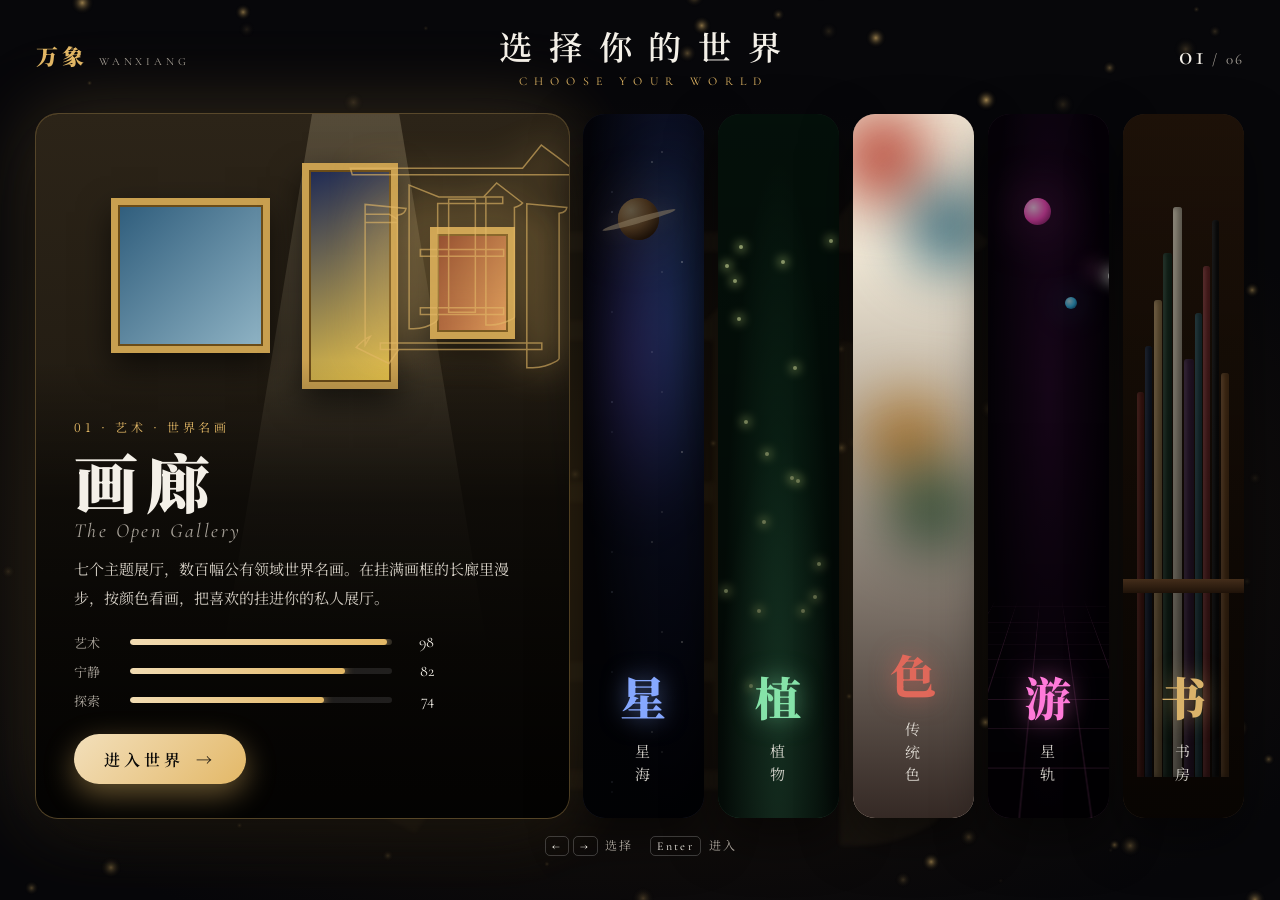
==== commit a1084955: "Rename cosmos world glyph to 星 (星海) Co-Authored-By: Claude Opus 5.5 <noreply@anthropic.com> Claude-S" ====
--- a/index.html
+++ b/index.html
@@ -6,7 +6,7 @@
   <meta name="theme-color" content="#07070a" />
   <meta name="apple-mobile-web-app-capable" content="yes" />
   <meta name="apple-mobile-web-app-status-bar-style" content="black-translucent" />
-  <meta name="description" content="万象：名画、宇宙、植物、传统色、原创游戏与书房，选一个世界进入。" />
+  <meta name="description" content="万象：名画、星海、植物、传统色、原创游戏与书房，选一个世界进入。" />
   <title>万象 · 选择你的世界</title>
   <link rel="icon" href="icon.svg" type="image/svg+xml" />
   <link rel="apple-touch-icon" href="icon.svg" />
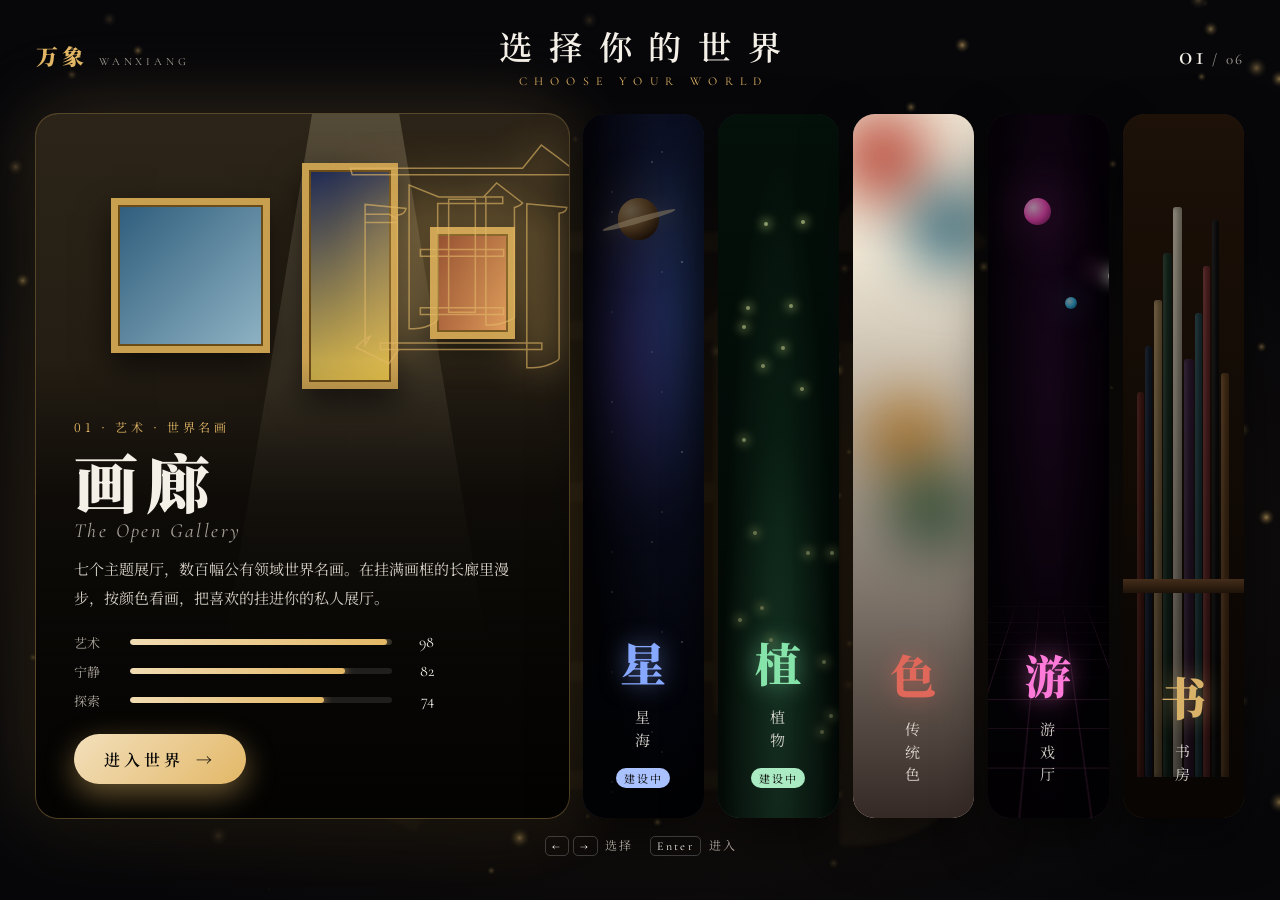
==== commit cbdf6eb8: "Mark unfinished worlds as coming soon; non-blocking web fonts for mainland China; API timeout Co-Aut" ====
--- a/index.html
+++ b/index.html
@@ -13,7 +13,8 @@
   <link rel="manifest" href="manifest.webmanifest" />
   <link rel="preconnect" href="https://fonts.googleapis.com" />
   <link rel="preconnect" href="https://fonts.gstatic.com" crossorigin />
-  <link href="https://fonts.googleapis.com/css2?family=Cormorant+Garamond:ital,wght@0,400;0,500;0,600;1,400&family=Noto+Serif+SC:wght@400;600;900&display=swap" rel="stylesheet" />
+  <link href="https://fonts.googleapis.com/css2?family=Cormorant+Garamond:ital,wght@0,400;0,500;0,600;1,400&family=Noto+Serif+SC:wght@400;600;900&display=swap" rel="stylesheet" media="print" onload="this.media='all'" />
+  <noscript><link href="https://fonts.googleapis.com/css2?family=Cormorant+Garamond:ital,wght@0,400;0,500;0,600;1,400&family=Noto+Serif+SC:wght@400;600;900&display=swap" rel="stylesheet" /></noscript>
   <link rel="stylesheet" href="hub/hub.css" />
 </head>
 <body>
@@ -38,6 +39,7 @@
 
   <div class="warp" id="warp" aria-hidden="true"><b id="warpGlyph"></b></div>
 
+  <script src="shared/status.js"></script>
   <script src="hub/hub.js"></script>
 </body>
 </html>
--- a/hub/hub.css
+++ b/hub/hub.css
@@ -191,3 +191,11 @@
 @media (prefers-reduced-motion: reduce) {
   *, *::before, *::after { animation-duration: .01ms !important; transition-duration: .01ms !important; }
 }
+
+/* ---------- 建设中 ---------- */
+.soon-tag { font-style: normal; display: inline-block; font-size: 11px; letter-spacing: .15em; padding: 2px 8px; border-radius: 999px; color: #0b0a08; background: color-mix(in srgb, var(--c) 70%, #fff); vertical-align: middle; }
+.collapsed .soon-tag { writing-mode: horizontal-tb; }
+.enter.disabled { cursor: default; color: var(--ink); background: rgba(255,255,255,.08); box-shadow: inset 0 0 0 1px color-mix(in srgb, var(--c) 50%, transparent); letter-spacing: .15em; font-weight: 400; }
+.enter.disabled:hover { transform: none; }
+.card.nudge { animation: nudge .4s ease; }
+@keyframes nudge { 20%, 60% { translate: -6px 0; } 40%, 80% { translate: 6px 0; } }
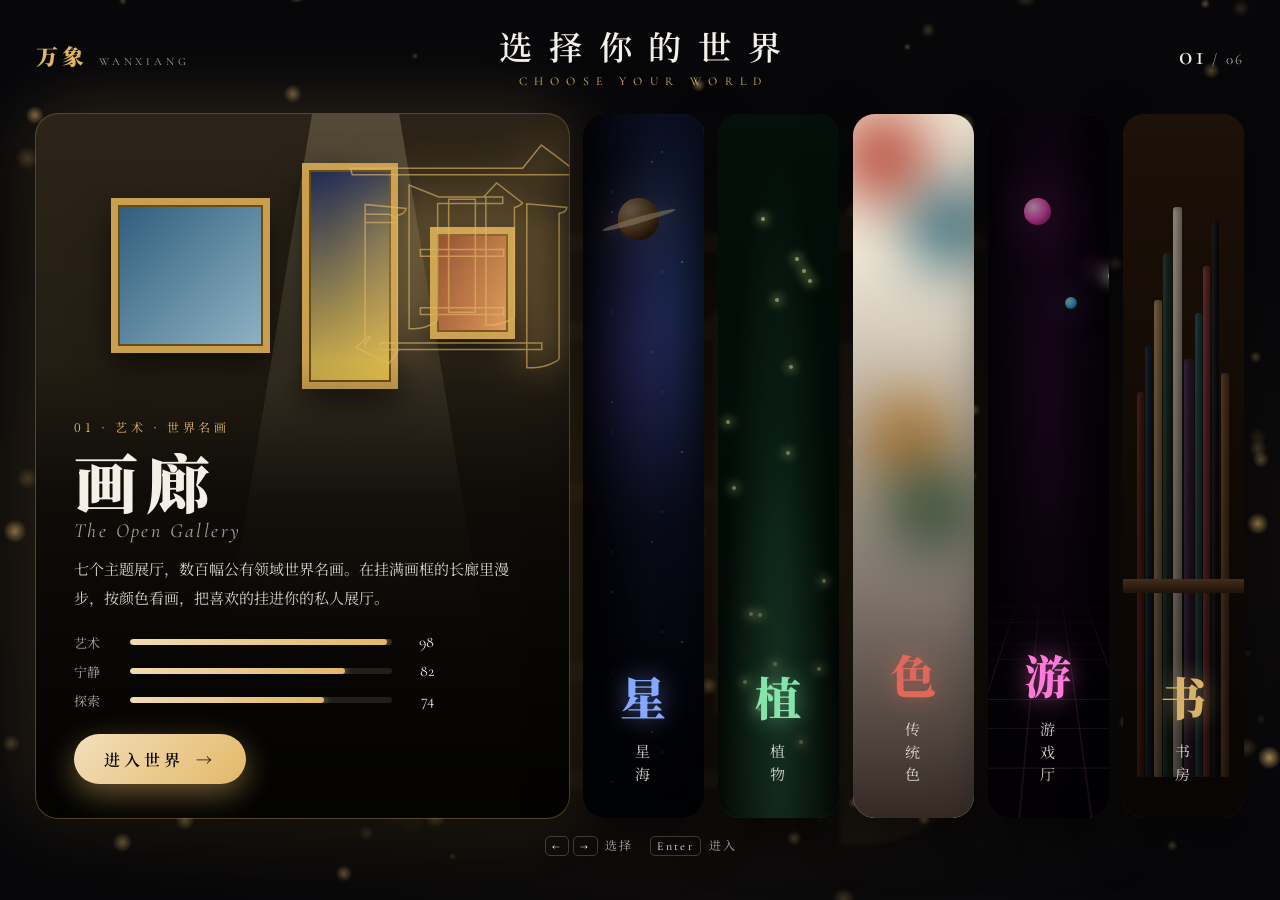
==== commit 110210a3: "Optimize: adaptive 3D quality, offline cache, PNG app icons + share card, short-screen hub layout, p" ====
--- a/index.html
+++ b/index.html
@@ -9,8 +9,19 @@
   <meta name="description" content="万象：名画、星海、植物、传统色、原创游戏与书房，选一个世界进入。" />
   <title>万象 · 选择你的世界</title>
   <link rel="icon" href="icon.svg" type="image/svg+xml" />
-  <link rel="apple-touch-icon" href="icon.svg" />
+  <link rel="icon" href="icon-192.png" type="image/png" sizes="192x192" />
+  <link rel="apple-touch-icon" href="icon-180.png" />
   <link rel="manifest" href="manifest.webmanifest" />
+  <meta name="apple-mobile-web-app-title" content="万象" />
+  <!-- 分享预览（微信 / QQ / 社交平台） -->
+  <meta property="og:type" content="website" />
+  <meta property="og:site_name" content="万象" />
+  <meta property="og:title" content="万象 · 选择你的世界" />
+  <meta property="og:description" content="名画、星海、植物、传统色、原创游戏厅与书房——像选角色一样，挑一个世界进去。" />
+  <meta property="og:image" content="https://koshokai.github.io/mybooks/og.jpg" />
+  <meta property="og:image:width" content="1200" />
+  <meta property="og:image:height" content="630" />
+  <meta name="twitter:card" content="summary_large_image" />
   <link rel="preconnect" href="https://fonts.googleapis.com" />
   <link rel="preconnect" href="https://fonts.gstatic.com" crossorigin />
   <link href="https://fonts.googleapis.com/css2?family=Cormorant+Garamond:ital,wght@0,400;0,500;0,600;1,400&family=Noto+Serif+SC:wght@400;600;900&display=swap" rel="stylesheet" media="print" onload="this.media='all'" />
@@ -41,5 +52,9 @@
 
   <script src="shared/status.js"></script>
   <script src="hub/hub.js"></script>
+  <script>/* 离线缓存：第二次打开更快，断网也能看已打开过的世界 */
+    if ("serviceWorker" in navigator && (location.protocol === "https:" || /[?&]sw\b/.test(location.search)))
+      addEventListener("load", () => navigator.serviceWorker.register("sw.js", { scope: "./" }).catch(() => {}));
+  </script>
 </body>
 </html>
--- a/hub/hub.css
+++ b/hub/hub.css
@@ -199,3 +199,47 @@
 .enter.disabled:hover { transform: none; }
 .card.nudge { animation: nudge .4s ease; }
 @keyframes nudge { 20%, 60% { translate: -6px 0; } 40%, 80% { translate: 6px 0; } }
+
+/* ---------- 矮屏幕（笔记本 / 手机横屏） ---------- */
+@media (max-height: 820px) and (min-width: 761px) {
+  .detail { padding: 24px 32px 26px; }
+  .detail h2 { font-size: clamp(34px, 4.2vw, 50px); margin: 6px 0 8px; }
+  .detail h2 em { font-size: 17px; }
+  .detail p { font-size: 13.5px; line-height: 1.75; display: -webkit-box; -webkit-line-clamp: 2; -webkit-box-orient: vertical; overflow: hidden; }
+  .stats { margin: 12px 0 16px; gap: 6px; }
+  .card.active .sc { -webkit-mask-image: linear-gradient(#000 0 26%, transparent 60%); mask-image: linear-gradient(#000 0 26%, transparent 60%); }
+  .glyph-big { font-size: clamp(140px, 24vh, 260px); }
+}
+@media (max-height: 540px) and (min-width: 761px) {
+  .hub-top { padding-top: calc(10px + env(safe-area-inset-top)); }
+  .headline h1 { font-size: 18px; letter-spacing: .35em; }
+  .headline p { display: none; }
+  .logo b { font-size: 18px; }
+  .count b { font-size: 22px; }
+  .roster { height: calc(100vh - 92px); height: calc(100dvh - 92px); padding-top: 12px; gap: 10px; }
+  .hub-foot { padding: 8px; }
+  .detail { padding: 14px 22px 16px; }
+  .tag { font-size: 11px; }
+  .detail h2 { font-size: 30px; margin: 4px 0 10px; }
+  .detail h2 em { font-size: 14px; }
+  .detail p, .stats { display: none; }
+  .enter { height: 40px; padding: 0 22px; font-size: 14px; }
+  .collapsed { padding-bottom: 14px; gap: 8px; }
+  .collapsed b { font-size: 30px; }
+  .collapsed span { font-size: 13px; letter-spacing: .3em; }
+  .glyph-big { font-size: 140px; }
+  .card.active .sc { -webkit-mask-image: linear-gradient(#000 0 35%, transparent 75%); mask-image: linear-gradient(#000 0 35%, transparent 75%); }
+}
+
+/* 植：卡面轮播三张实拍照片（来自植物世界的开放授权照片） */
+.sc-flora .ph { inset: -4%; background: center / cover no-repeat; opacity: 0; animation: phfade 18s ease-in-out infinite; filter: saturate(1.05) brightness(.78); }
+.sc-flora .p1 { background-image: url("../worlds/flora/photos/lotus-1-s.jpg"); }
+.sc-flora .p2 { background-image: url("../worlds/flora/photos/sakura-1-s.jpg"); animation-delay: 6s; }
+.sc-flora .p3 { background-image: url("../worlds/flora/photos/ginkgo-2-s.jpg"); animation-delay: 12s; }
+@keyframes phfade {
+  0% { opacity: 0; transform: scale(1.1); }
+  8%, 33% { opacity: .62; }
+  41% { opacity: 0; transform: scale(1); }
+  100% { opacity: 0; }
+}
+.card:not(.active) .sc-flora .ph { filter: saturate(.8) brightness(.55); }
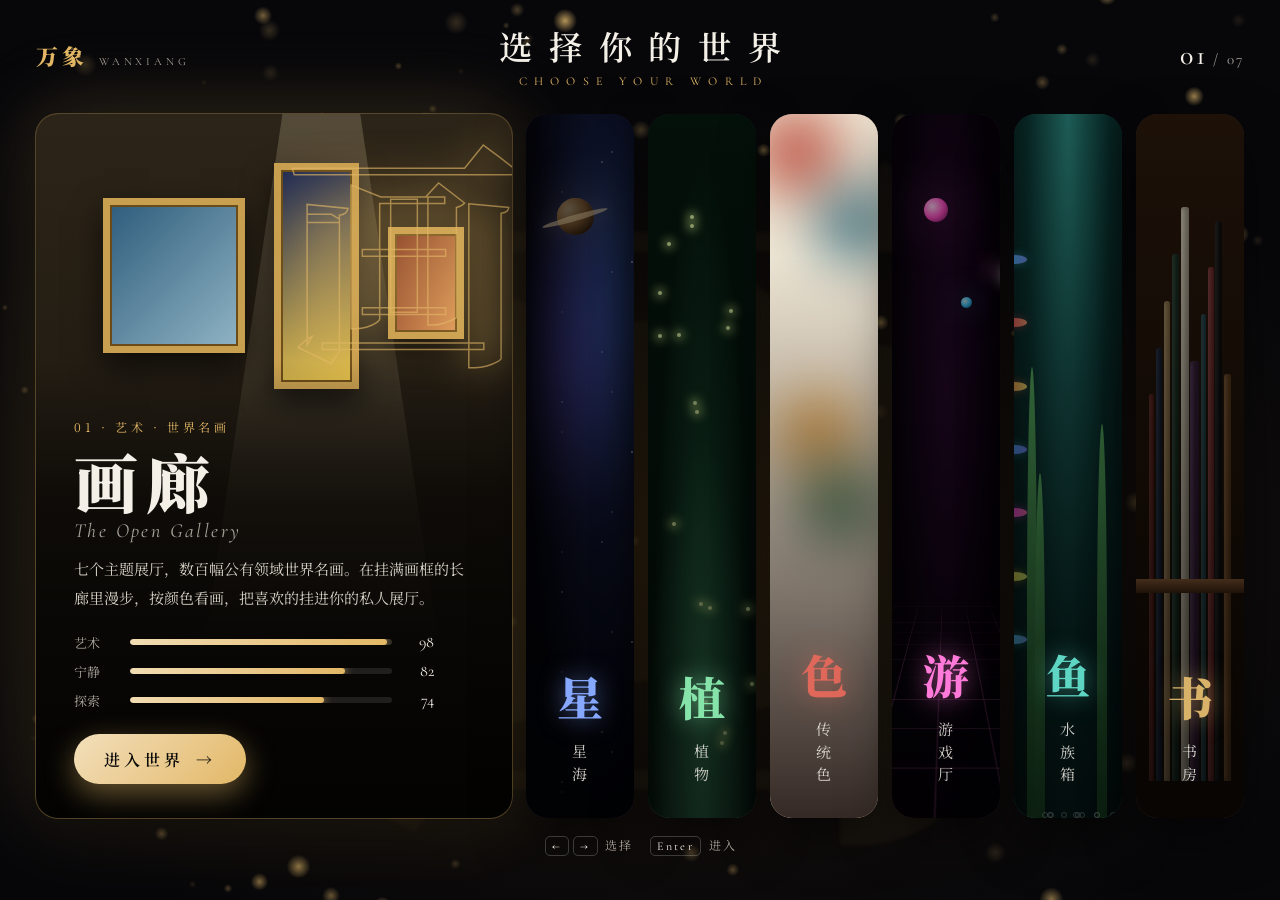
==== commit 95145811: "Aquarium (鱼) world goes live: 3D planted tank, cloud fish-keeping, aquascaping, fish encyclopedia wi" ====
--- a/index.html
+++ b/index.html
@@ -6,7 +6,7 @@
   <meta name="theme-color" content="#07070a" />
   <meta name="apple-mobile-web-app-capable" content="yes" />
   <meta name="apple-mobile-web-app-status-bar-style" content="black-translucent" />
-  <meta name="description" content="万象：名画、星海、植物、传统色、原创游戏与书房，选一个世界进入。" />
+  <meta name="description" content="万象：名画、星海、植物、传统色、水族箱、原创游戏与书房，选一个世界进入。" />
   <title>万象 · 选择你的世界</title>
   <link rel="icon" href="icon.svg" type="image/svg+xml" />
   <link rel="icon" href="icon-192.png" type="image/png" sizes="192x192" />
--- a/hub/hub.css
+++ b/hub/hub.css
@@ -235,7 +235,7 @@
 .sc-flora .ph { inset: -4%; background: center / cover no-repeat; opacity: 0; animation: phfade 18s ease-in-out infinite; filter: saturate(1.05) brightness(.78); }
 .sc-flora .p1 { background-image: url("../worlds/flora/photos/lotus-1-s.jpg"); }
 .sc-flora .p2 { background-image: url("../worlds/flora/photos/sakura-1-s.jpg"); animation-delay: 6s; }
-.sc-flora .p3 { background-image: url("../worlds/flora/photos/ginkgo-2-s.jpg"); animation-delay: 12s; }
+.sc-flora .p3 { background-image: url("../worlds/flora/photos/bamboo-1-s.jpg"); animation-delay: 12s; }
 @keyframes phfade {
   0% { opacity: 0; transform: scale(1.1); }
   8%, 33% { opacity: .62; }
@@ -243,3 +243,14 @@
   100% { opacity: 0; }
 }
 .card:not(.active) .sc-flora .ph { filter: saturate(.8) brightness(.55); }
+
+/* 鱼：水族箱卡面 */
+.sc-aquarium { background: radial-gradient(ellipse at 50% 0%, #2d8d84, #0a3532 55%, #041514); }
+.sc-aquarium .weed { bottom: -6%; width: 10px; height: 70%; border-radius: 50% 50% 0 0; background: linear-gradient(#5fbf6a, #1e5a2e); transform-origin: bottom; animation: sway2 5s ease-in-out infinite; }
+.sc-aquarium .w1 { left: 12%; } .sc-aquarium .w2 { left: 20%; height: 55%; animation-delay: -2s; } .sc-aquarium .w3 { right: 14%; height: 62%; animation-delay: -1s; }
+@keyframes sway2 { 50% { transform: rotate(6deg); } }
+.sc-aquarium .fishy { left: -12%; width: 26px; height: 9px; border-radius: 50%; background: linear-gradient(90deg, hsl(var(--h) 80% 55%), hsl(calc(var(--h) + 30) 85% 70%)); box-shadow: 0 0 10px hsl(var(--h) 80% 60% / .5); animation: swimx linear infinite; }
+.sc-aquarium .fishy::after { content: ""; position: absolute; left: -8px; top: 0; border: 4.5px solid transparent; border-right: 8px solid hsl(var(--h) 70% 60%); }
+@keyframes swimx { to { transform: translateX(140vw); } }
+.sc-aquarium .bub { bottom: 0; width: 6px; height: 6px; border-radius: 50%; border: 1px solid rgba(220,255,250,.6); animation: rise2 linear infinite; }
+@keyframes rise2 { to { transform: translateY(-90vh); opacity: 0; } }
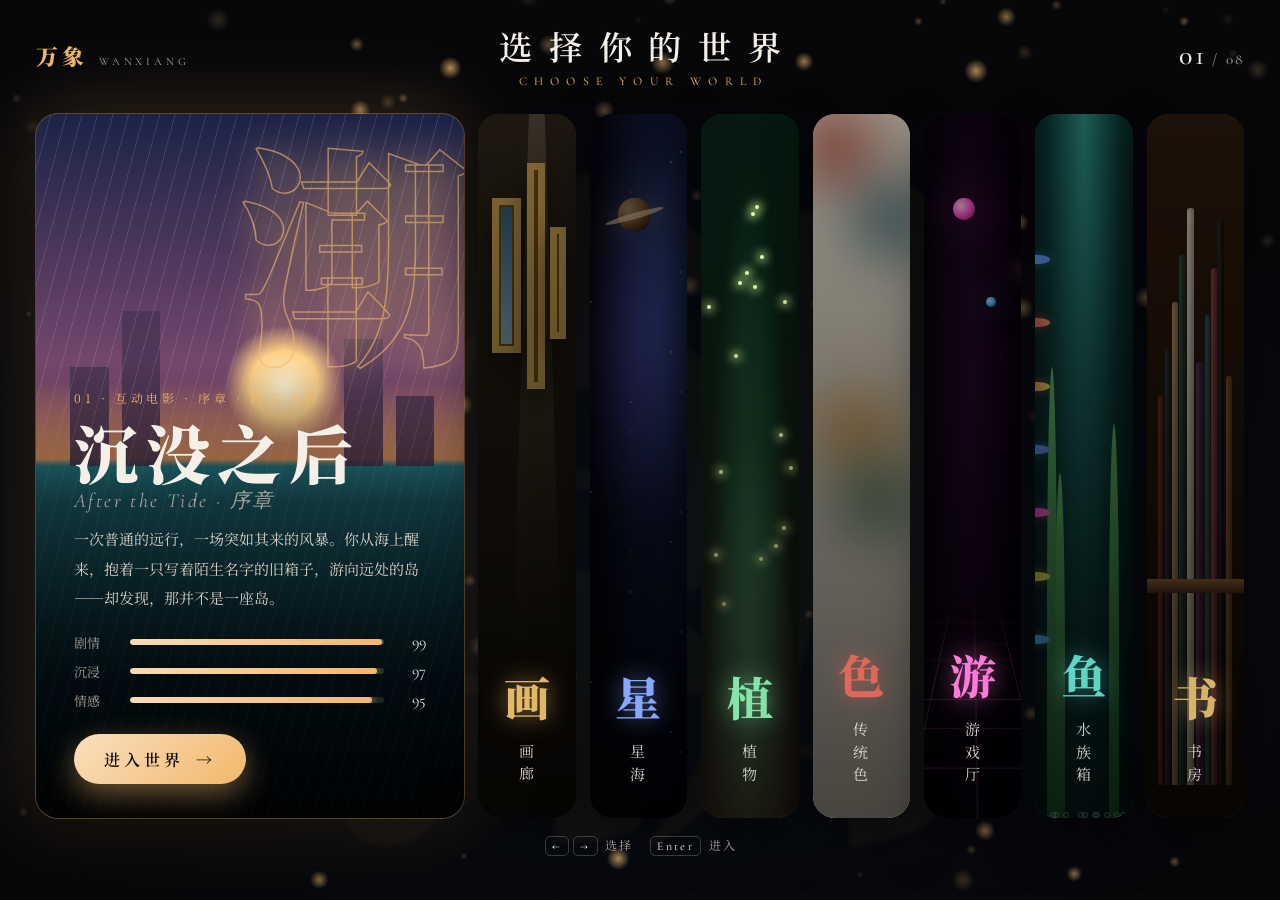
==== commit 7a1f7232: "Prologue 沉没之后 (After the Tide): interactive cinematic opening goes live, featured first on the hub C" ====
--- a/index.html
+++ b/index.html
@@ -6,7 +6,7 @@
   <meta name="theme-color" content="#07070a" />
   <meta name="apple-mobile-web-app-capable" content="yes" />
   <meta name="apple-mobile-web-app-status-bar-style" content="black-translucent" />
-  <meta name="description" content="万象：名画、星海、植物、传统色、水族箱、原创游戏与书房，选一个世界进入。" />
+  <meta name="description" content="万象：互动电影序章、名画、星海、植物、传统色、水族箱、原创游戏与书房，选一个世界进入。" />
   <title>万象 · 选择你的世界</title>
   <link rel="icon" href="icon.svg" type="image/svg+xml" />
   <link rel="icon" href="icon-192.png" type="image/png" sizes="192x192" />
--- a/hub/hub.css
+++ b/hub/hub.css
@@ -254,3 +254,10 @@
 @keyframes swimx { to { transform: translateX(140vw); } }
 .sc-aquarium .bub { bottom: 0; width: 6px; height: 6px; border-radius: 50%; border: 1px solid rgba(220,255,250,.6); animation: rise2 linear infinite; }
 @keyframes rise2 { to { transform: translateY(-90vh); opacity: 0; } }
+
+/* 潮：沉没之后卡面 */
+.sc-tide { background: linear-gradient(180deg, #1b2347 0%, #7a4a6e 38%, #f2a36b 49%, #2a8a96 50%, #062a3a 80%, #020c14); }
+.sc-tide .sun { left: 58%; top: 30%; width: 120px; height: 120px; margin-left: -60px; border-radius: 50%; background: radial-gradient(circle, #fff6d8, #ffd38a 40%, transparent 70%); }
+.sc-tide .roof { bottom: 50%; width: 9%; background: #4a3654; opacity: .85; }
+.sc-tide .rain { inset: 0; background: repeating-linear-gradient(105deg, transparent 0 14px, rgba(220,240,255,.12) 14px 15px); animation: rainfall .6s linear infinite; }
+@keyframes rainfall { to { background-position: -30px 60px; } }
